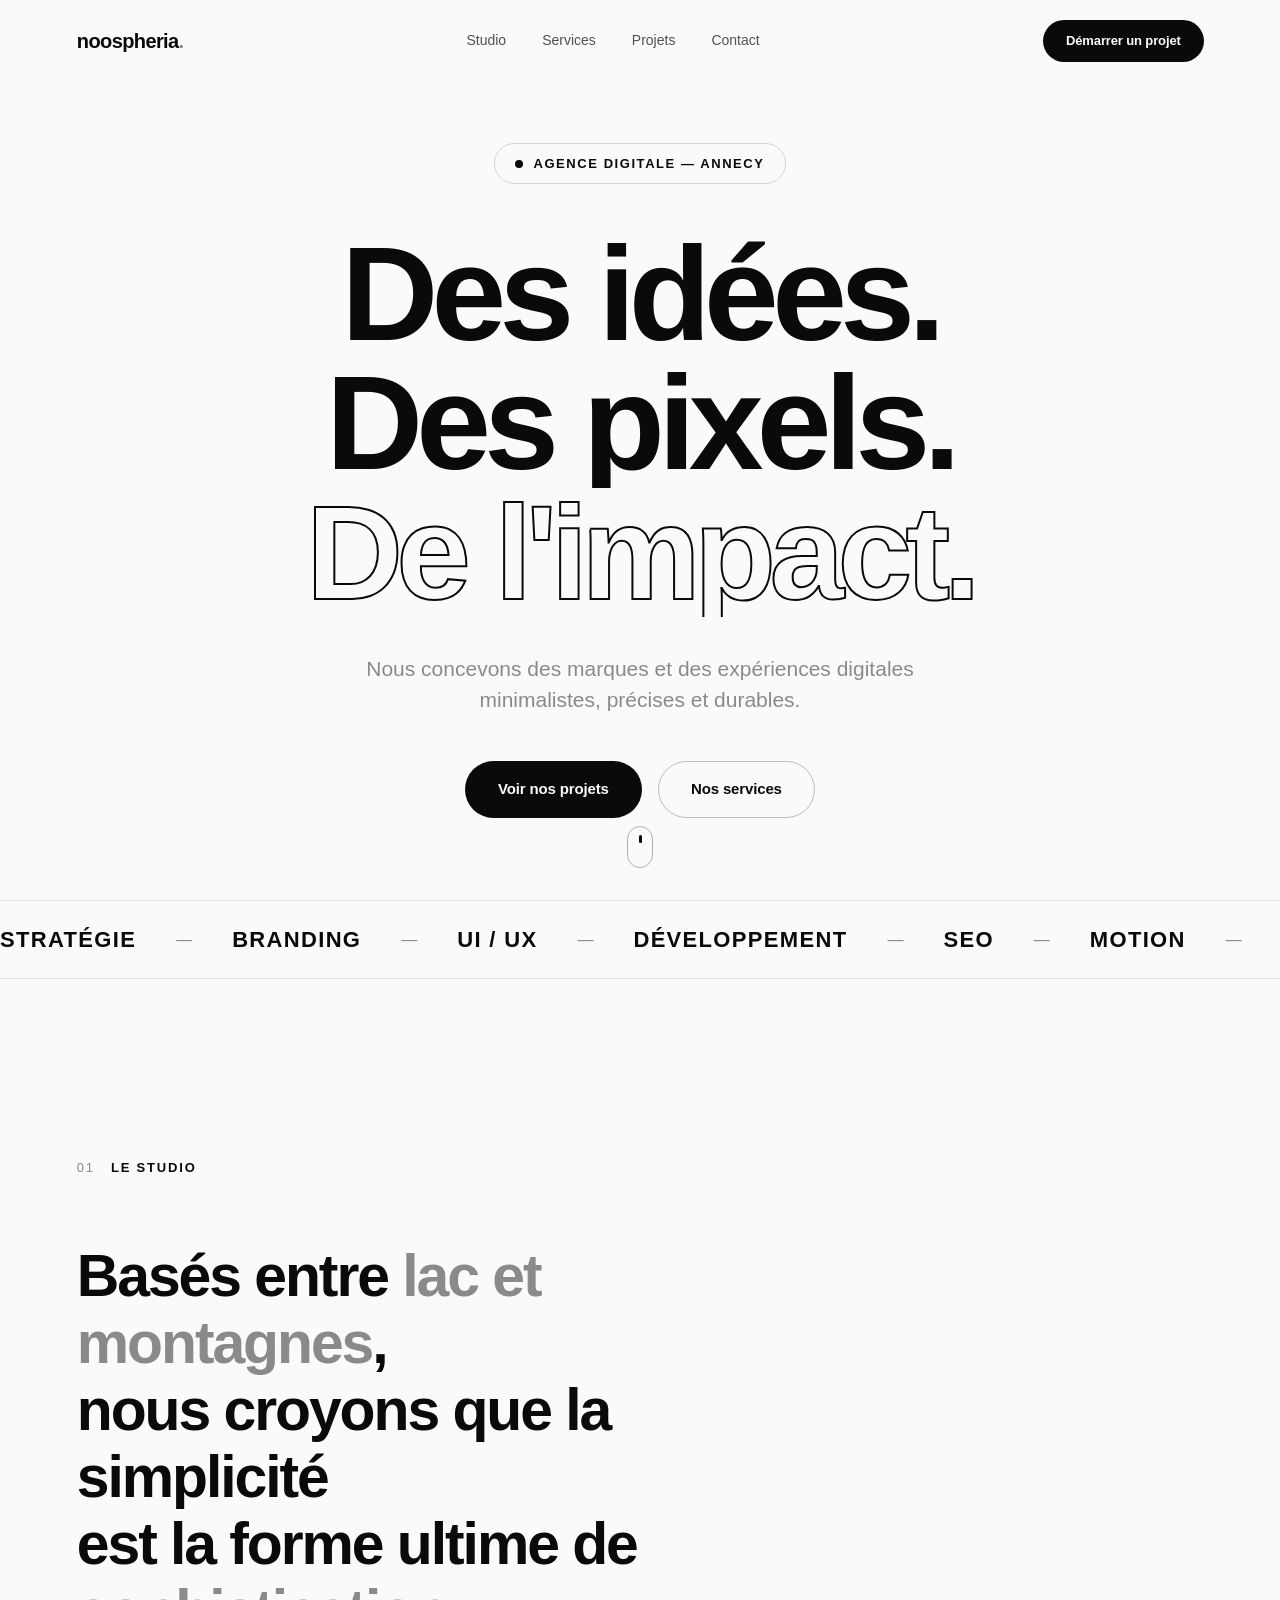
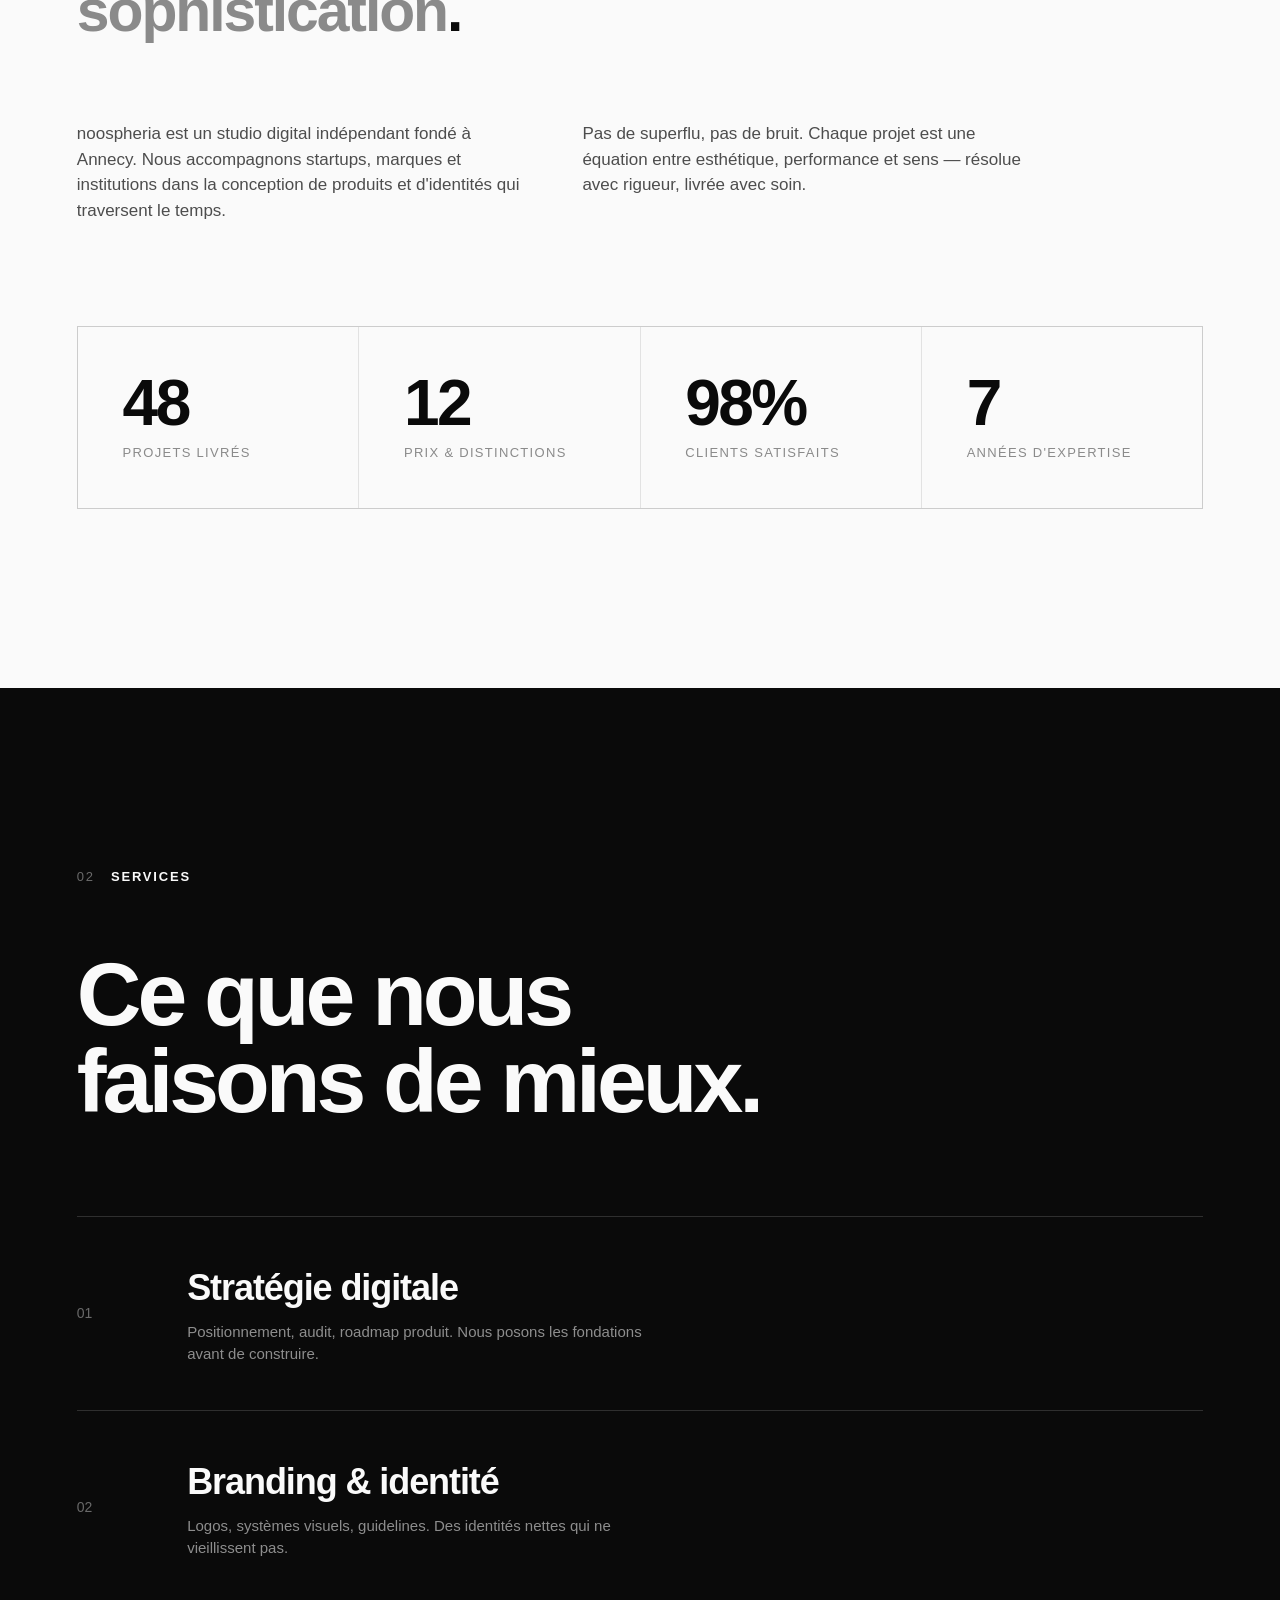
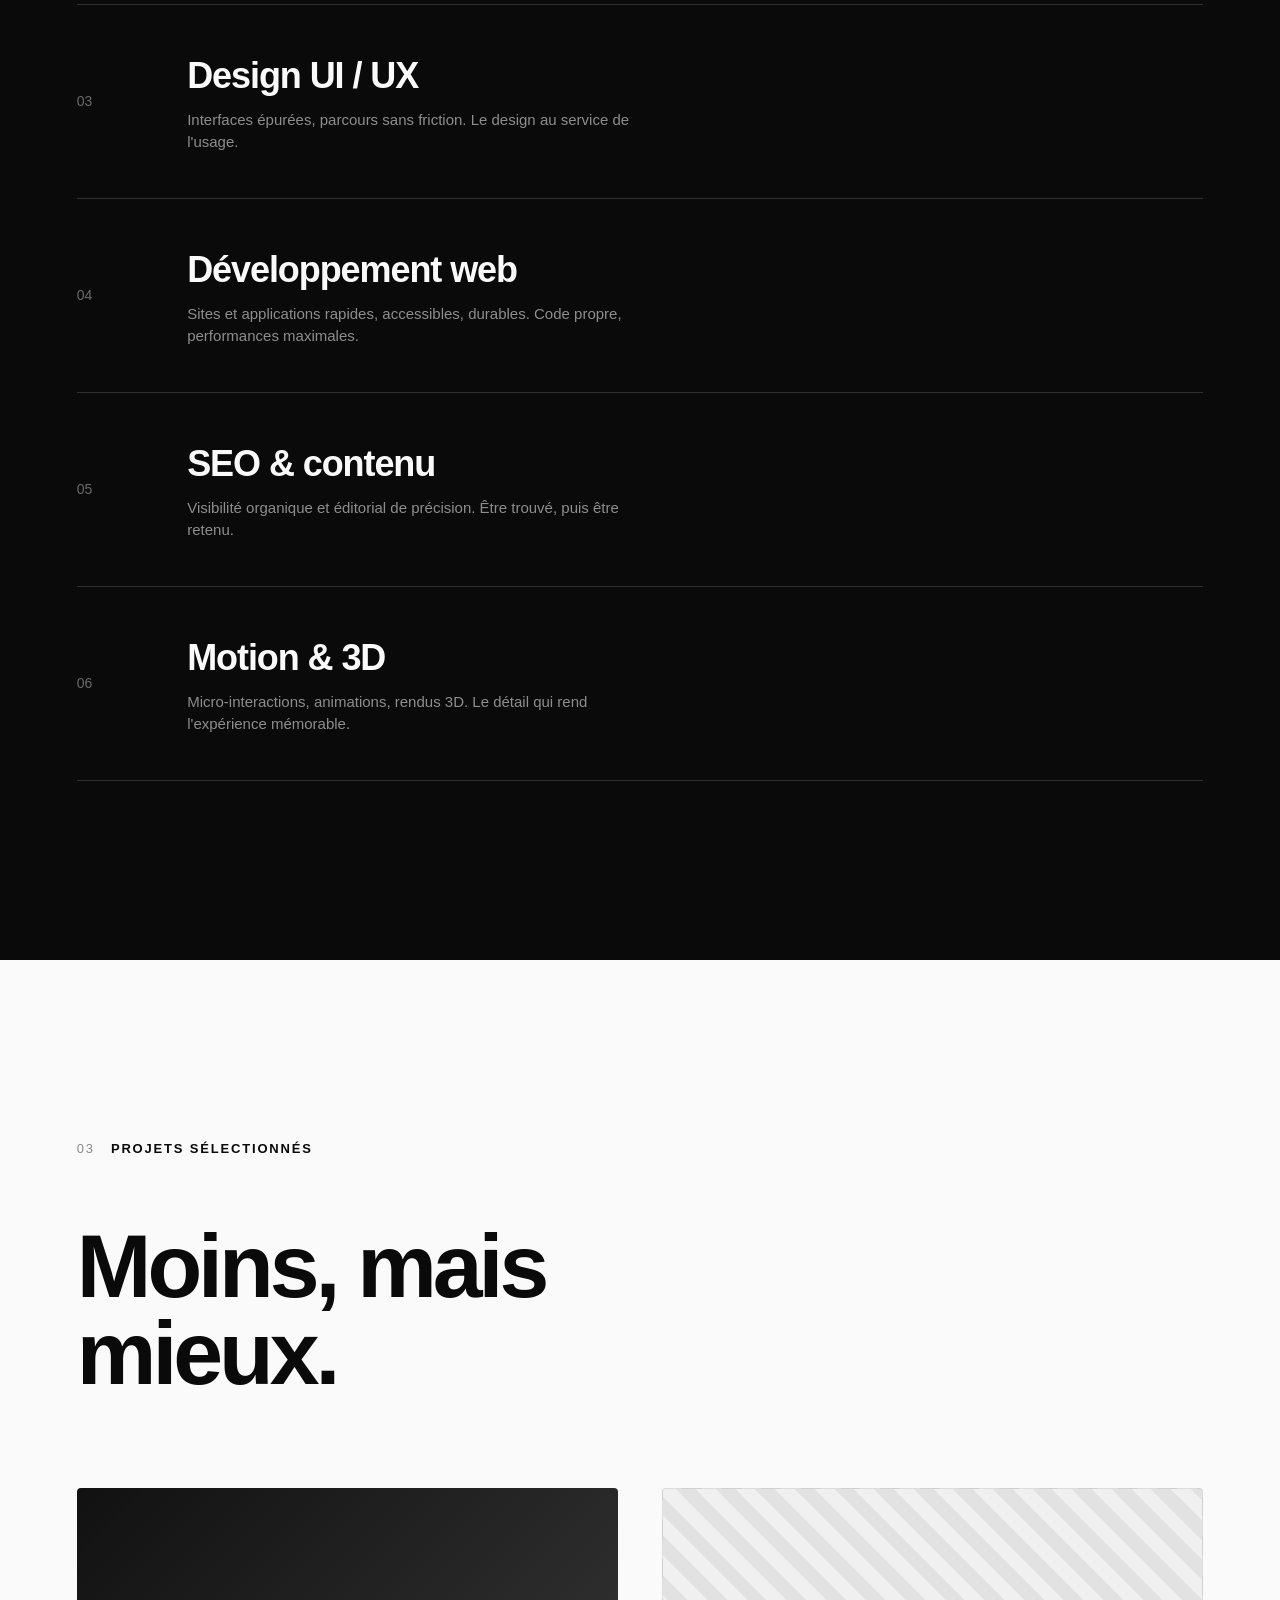
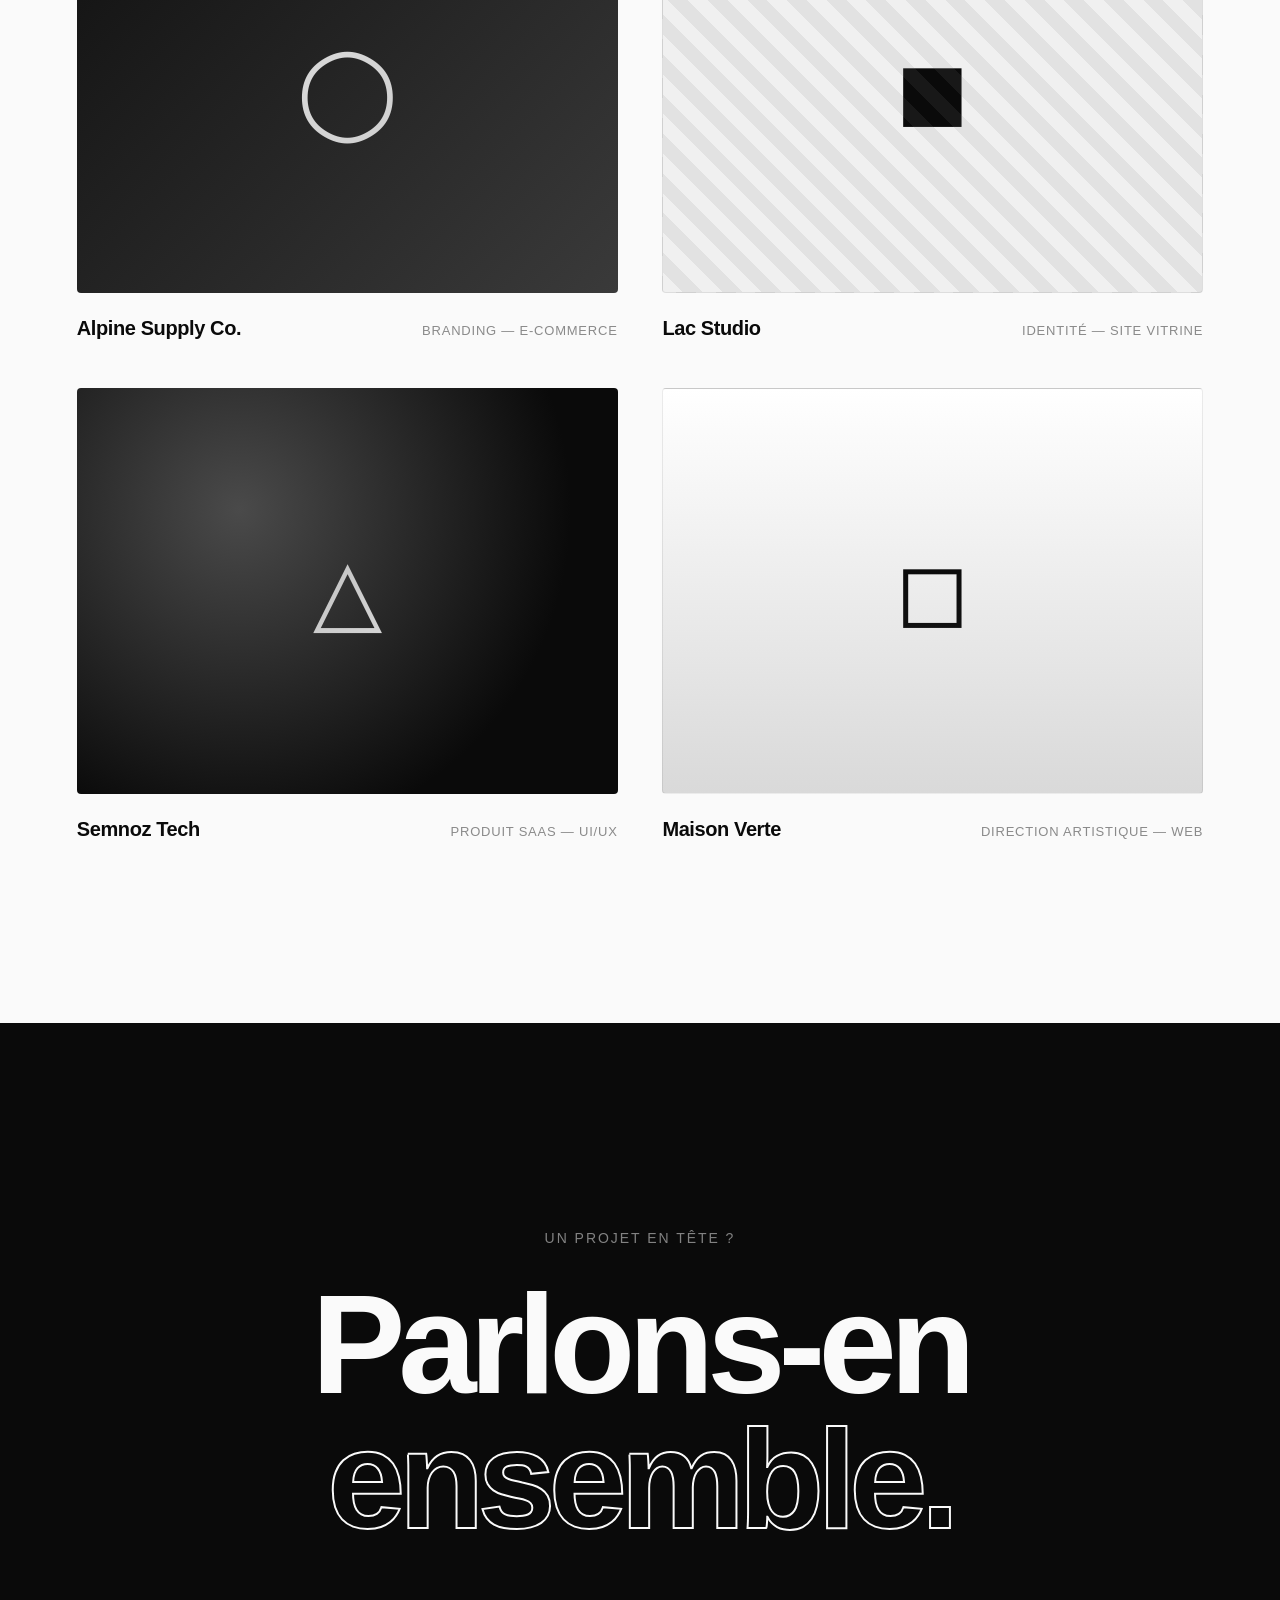
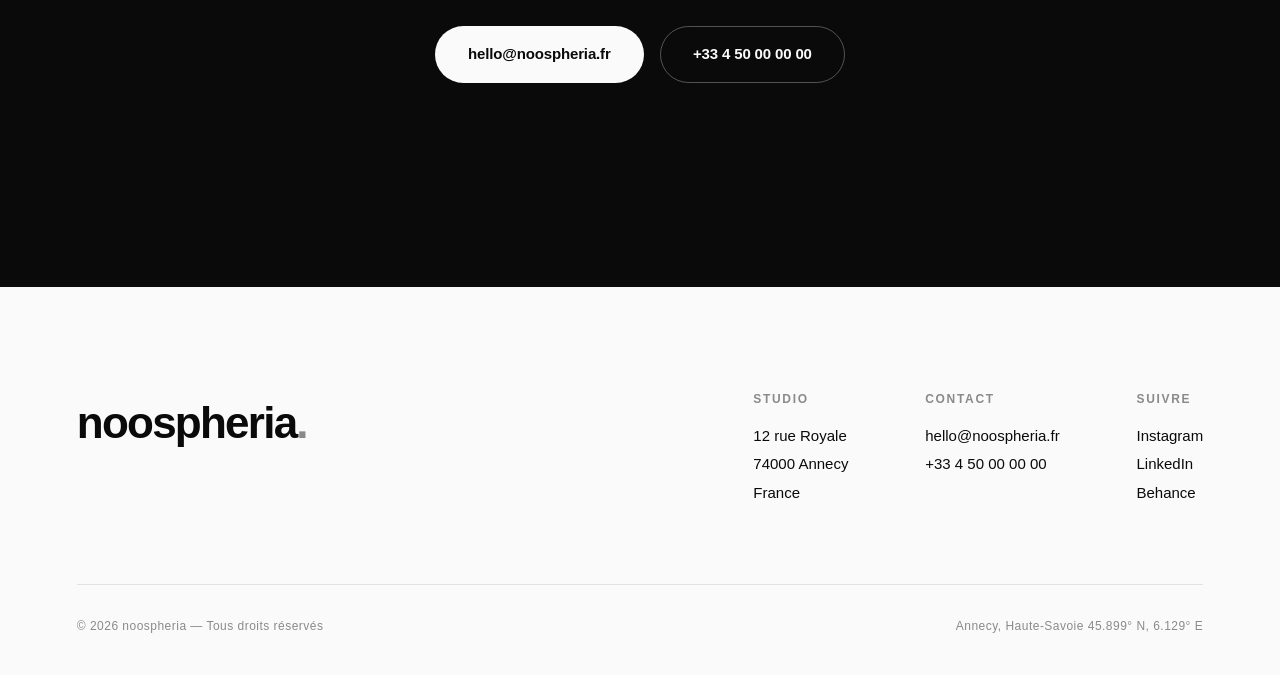
==== index.html @ 051bdbc7 "Add noospheria agency one-page site (minimal black & white design) Static site for the Annecy-based " ====
<!DOCTYPE html>
<html lang="fr">
<head>
  <meta charset="UTF-8">
  <meta name="viewport" content="width=device-width, initial-scale=1.0">
  <title>noospheria — Agence digitale à Annecy</title>
  <meta name="description" content="noospheria est une agence digitale basée à Annecy. Stratégie, design, développement. Nous créons des expériences digitales minimalistes et premium.">
  <link rel="icon" href="data:image/svg+xml,<svg xmlns='http://www.w3.org/2000/svg' viewBox='0 0 100 100'><circle cx='50' cy='50' r='42' fill='none' stroke='black' stroke-width='10'/></svg>">
  <link rel="stylesheet" href="assets/css/style.css">
</head>
<body>

  <!-- Loader -->
  <div class="loader" id="loader">
    <span class="loader__word">noospheria</span>
  </div>

  <!-- Nav -->
  <header class="nav" id="nav">
    <div class="nav__inner">
      <a href="#top" class="nav__logo">noospheria<span class="nav__dot">.</span></a>
      <nav class="nav__links" id="navLinks">
        <a href="#studio">Studio</a>
        <a href="#services">Services</a>
        <a href="#projets">Projets</a>
        <a href="#contact">Contact</a>
      </nav>
      <a href="#contact" class="btn btn--small nav__cta">Démarrer un projet</a>
      <button class="nav__burger" id="burger" aria-label="Menu">
        <span></span><span></span>
      </button>
    </div>
  </header>

  <!-- Mobile menu -->
  <div class="menu" id="menu">
    <nav class="menu__links">
      <a href="#studio">Studio</a>
      <a href="#services">Services</a>
      <a href="#projets">Projets</a>
      <a href="#contact">Contact</a>
    </nav>
    <p class="menu__meta">Annecy — Haute-Savoie<br>hello@noospheria.fr</p>
  </div>

  <main id="top">

    <!-- Hero -->
    <section class="hero">
      <div class="hero__badge reveal">
        <span class="hero__pulse"></span>
        Agence digitale — Annecy
      </div>
      <h1 class="hero__title">
        <span class="line"><span>Des idées.</span></span>
        <span class="line"><span>Des pixels.</span></span>
        <span class="line"><span class="hero__outline">De l'impact.</span></span>
      </h1>
      <p class="hero__sub reveal">Nous concevons des marques et des expériences digitales<br class="br-desktop"> minimalistes, précises et durables.</p>
      <div class="hero__actions reveal">
        <a href="#projets" class="btn btn--dark">Voir nos projets</a>
        <a href="#services" class="btn btn--ghost">Nos services</a>
      </div>
      <div class="hero__scroll">
        <span></span>
      </div>
    </section>

    <!-- Marquee -->
    <div class="marquee" aria-hidden="true">
      <div class="marquee__track">
        <span>Stratégie</span><i>—</i><span>Branding</span><i>—</i><span>UI / UX</span><i>—</i><span>Développement</span><i>—</i><span>SEO</span><i>—</i><span>Motion</span><i>—</i>
        <span>Stratégie</span><i>—</i><span>Branding</span><i>—</i><span>UI / UX</span><i>—</i><span>Développement</span><i>—</i><span>SEO</span><i>—</i><span>Motion</span><i>—</i>
      </div>
    </div>

    <!-- Studio / Manifeste -->
    <section class="studio section" id="studio">
      <div class="section__head reveal">
        <span class="section__num">01</span>
        <span class="section__label">Le studio</span>
      </div>
      <h2 class="studio__statement">
        <span class="reveal">Basés entre <em>lac et montagnes</em>,</span>
        <span class="reveal">nous croyons que la simplicité</span>
        <span class="reveal">est la forme ultime de <em>sophistication</em>.</span>
      </h2>
      <div class="studio__cols">
        <p class="reveal">noospheria est un studio digital indépendant fondé à Annecy. Nous accompagnons startups, marques et institutions dans la conception de produits et d'identités qui traversent le temps.</p>
        <p class="reveal">Pas de superflu, pas de bruit. Chaque projet est une équation entre esthétique, performance et sens — résolue avec rigueur, livrée avec soin.</p>
      </div>
      <div class="stats">
        <div class="stat reveal">
          <span class="stat__value" data-count="48">0</span>
          <span class="stat__label">Projets livrés</span>
        </div>
        <div class="stat reveal">
          <span class="stat__value" data-count="12">0</span>
          <span class="stat__label">Prix &amp; distinctions</span>
        </div>
        <div class="stat reveal">
          <span class="stat__value" data-count="98" data-suffix="%">0</span>
          <span class="stat__label">Clients satisfaits</span>
        </div>
        <div class="stat reveal">
          <span class="stat__value" data-count="7">0</span>
          <span class="stat__label">Années d'expertise</span>
        </div>
      </div>
    </section>

    <!-- Services -->
    <section class="services section section--dark" id="services">
      <div class="section__head reveal">
        <span class="section__num">02</span>
        <span class="section__label">Services</span>
      </div>
      <h2 class="section__title reveal">Ce que nous<br>faisons de mieux.</h2>
      <ul class="services__list">
        <li class="service reveal">
          <span class="service__num">01</span>
          <div class="service__body">
            <h3>Stratégie digitale</h3>
            <p>Positionnement, audit, roadmap produit. Nous posons les fondations avant de construire.</p>
          </div>
          <span class="service__arrow">→</span>
        </li>
        <li class="service reveal">
          <span class="service__num">02</span>
          <div class="service__body">
            <h3>Branding &amp; identité</h3>
            <p>Logos, systèmes visuels, guidelines. Des identités nettes qui ne vieillissent pas.</p>
          </div>
          <span class="service__arrow">→</span>
        </li>
        <li class="service reveal">
          <span class="service__num">03</span>
          <div class="service__body">
            <h3>Design UI / UX</h3>
            <p>Interfaces épurées, parcours sans friction. Le design au service de l'usage.</p>
          </div>
          <span class="service__arrow">→</span>
        </li>
        <li class="service reveal">
          <span class="service__num">04</span>
          <div class="service__body">
            <h3>Développement web</h3>
            <p>Sites et applications rapides, accessibles, durables. Code propre, performances maximales.</p>
          </div>
          <span class="service__arrow">→</span>
        </li>
        <li class="service reveal">
          <span class="service__num">05</span>
          <div class="service__body">
            <h3>SEO &amp; contenu</h3>
            <p>Visibilité organique et éditorial de précision. Être trouvé, puis être retenu.</p>
          </div>
          <span class="service__arrow">→</span>
        </li>
        <li class="service reveal">
          <span class="service__num">06</span>
          <div class="service__body">
            <h3>Motion &amp; 3D</h3>
            <p>Micro-interactions, animations, rendus 3D. Le détail qui rend l'expérience mémorable.</p>
          </div>
          <span class="service__arrow">→</span>
        </li>
      </ul>
    </section>

    <!-- Projets -->
    <section class="work section" id="projets">
      <div class="section__head reveal">
        <span class="section__num">03</span>
        <span class="section__label">Projets sélectionnés</span>
      </div>
      <h2 class="section__title reveal">Moins, mais<br>mieux.</h2>
      <div class="work__grid">
        <article class="card reveal">
          <div class="card__visual card__visual--1">
            <span class="card__mark">◯</span>
          </div>
          <div class="card__meta">
            <h3>Alpine Supply Co.</h3>
            <p>Branding — E-commerce</p>
          </div>
        </article>
        <article class="card reveal">
          <div class="card__visual card__visual--2">
            <span class="card__mark">◼</span>
          </div>
          <div class="card__meta">
            <h3>Lac Studio</h3>
            <p>Identité — Site vitrine</p>
          </div>
        </article>
        <article class="card reveal">
          <div class="card__visual card__visual--3">
            <span class="card__mark">△</span>
          </div>
          <div class="card__meta">
            <h3>Semnoz Tech</h3>
            <p>Produit SaaS — UI/UX</p>
          </div>
        </article>
        <article class="card reveal">
          <div class="card__visual card__visual--4">
            <span class="card__mark">◻</span>
          </div>
          <div class="card__meta">
            <h3>Maison Verte</h3>
            <p>Direction artistique — Web</p>
          </div>
        </article>
      </div>
    </section>

    <!-- CTA -->
    <section class="cta section--dark" id="contact">
      <p class="cta__label reveal">Un projet en tête ?</p>
      <a href="mailto:hello@noospheria.fr" class="cta__title">
        <span class="line"><span>Parlons-en</span></span>
        <span class="line"><span class="cta__outline">ensemble.</span></span>
      </a>
      <div class="cta__row reveal">
        <a href="mailto:hello@noospheria.fr" class="btn btn--light">hello@noospheria.fr</a>
        <a href="tel:+33450000000" class="btn btn--ghost btn--ghost-light">+33 4 50 00 00 00</a>
      </div>
    </section>

  </main>

  <!-- Footer -->
  <footer class="footer">
    <div class="footer__top">
      <span class="footer__logo">noospheria<span class="nav__dot">.</span></span>
      <div class="footer__cols">
        <div>
          <h4>Studio</h4>
          <p>12 rue Royale<br>74000 Annecy<br>France</p>
        </div>
        <div>
          <h4>Contact</h4>
          <p><a href="mailto:hello@noospheria.fr">hello@noospheria.fr</a><br><a href="tel:+33450000000">+33 4 50 00 00 00</a></p>
        </div>
        <div>
          <h4>Suivre</h4>
          <p><a href="#">Instagram</a><br><a href="#">LinkedIn</a><br><a href="#">Behance</a></p>
        </div>
      </div>
    </div>
    <div class="footer__bottom">
      <span>© 2026 noospheria — Tous droits réservés</span>
      <span>Annecy, Haute-Savoie 45.899° N, 6.129° E</span>
    </div>
  </footer>

  <script src="assets/js/main.js"></script>
</body>
</html>
---- assets/css/style.css ----
/* ============================================================
   noospheria — style.css
   Minimal. Premium. Noir & blanc.
   ============================================================ */

:root {
  --black: #0a0a0a;
  --white: #fafafa;
  --grey: #8a8a8a;
  --grey-light: #e6e6e6;
  --font: -apple-system, BlinkMacSystemFont, "Inter", "Segoe UI", "Helvetica Neue", Helvetica, Arial, sans-serif;
  --ease: cubic-bezier(0.22, 1, 0.36, 1);
  --pad: clamp(24px, 6vw, 96px);
}

* { margin: 0; padding: 0; box-sizing: border-box; }

html { scroll-behavior: smooth; }

body {
  font-family: var(--font);
  background: var(--white);
  color: var(--black);
  -webkit-font-smoothing: antialiased;
  overflow-x: hidden;
  line-height: 1.5;
}

::selection { background: var(--black); color: var(--white); }

a { color: inherit; text-decoration: none; }
ul { list-style: none; }

/* ------------------------------------------------------------
   Loader
   ------------------------------------------------------------ */
.loader {
  position: fixed;
  inset: 0;
  z-index: 100;
  background: var(--black);
  display: flex;
  align-items: center;
  justify-content: center;
  transition: transform 0.9s var(--ease), opacity 0.6s ease;
}
.loader.is-done {
  transform: translateY(-100%);
  pointer-events: none;
}
.loader__word {
  color: var(--white);
  font-size: clamp(20px, 3vw, 32px);
  font-weight: 600;
  letter-spacing: -0.02em;
  animation: loaderPulse 1.2s ease infinite alternate;
}
@keyframes loaderPulse {
  from { opacity: 0.35; }
  to { opacity: 1; }
}

/* ------------------------------------------------------------
   Nav
   ------------------------------------------------------------ */
.nav {
  position: fixed;
  top: 0; left: 0; right: 0;
  z-index: 50;
  transition: background 0.4s ease, box-shadow 0.4s ease, transform 0.4s var(--ease);
}
.nav.is-scrolled {
  background: rgba(250, 250, 250, 0.82);
  -webkit-backdrop-filter: saturate(180%) blur(20px);
  backdrop-filter: saturate(180%) blur(20px);
  box-shadow: 0 1px 0 rgba(10, 10, 10, 0.08);
}
.nav.is-hidden { transform: translateY(-100%); }
.nav__inner {
  display: flex;
  align-items: center;
  justify-content: space-between;
  gap: 32px;
  padding: 20px var(--pad);
  max-width: 1440px;
  margin: 0 auto;
}
.nav__logo {
  font-size: 20px;
  font-weight: 700;
  letter-spacing: -0.03em;
}
.nav__dot { color: var(--grey); }
.nav__links {
  display: flex;
  gap: 36px;
  font-size: 14px;
  font-weight: 500;
}
.nav__links a {
  position: relative;
  opacity: 0.7;
  transition: opacity 0.25s ease;
}
.nav__links a::after {
  content: "";
  position: absolute;
  left: 0; bottom: -6px;
  width: 100%;
  height: 1px;
  background: var(--black);
  transform: scaleX(0);
  transform-origin: right;
  transition: transform 0.35s var(--ease);
}
.nav__links a:hover { opacity: 1; }
.nav__links a:hover::after {
  transform: scaleX(1);
  transform-origin: left;
}
.nav__burger {
  display: none;
  flex-direction: column;
  gap: 6px;
  background: none;
  border: none;
  cursor: pointer;
  padding: 8px 0;
}
.nav__burger span {
  display: block;
  width: 26px;
  height: 2px;
  background: var(--black);
  transition: transform 0.35s var(--ease), opacity 0.3s ease;
}
.nav__burger.is-open span:first-child { transform: translateY(4px) rotate(45deg); }
.nav__burger.is-open span:last-child { transform: translateY(-4px) rotate(-45deg); }

/* Mobile menu */
.menu {
  position: fixed;
  inset: 0;
  z-index: 40;
  background: var(--white);
  display: flex;
  flex-direction: column;
  justify-content: center;
  padding: var(--pad);
  clip-path: inset(0 0 100% 0);
  transition: clip-path 0.7s var(--ease);
}
.menu.is-open { clip-path: inset(0 0 0 0); }
.menu__links {
  display: flex;
  flex-direction: column;
  gap: 8px;
}
.menu__links a {
  font-size: clamp(40px, 10vw, 64px);
  font-weight: 700;
  letter-spacing: -0.04em;
  line-height: 1.1;
}
.menu__meta {
  margin-top: 48px;
  color: var(--grey);
  font-size: 14px;
}

/* ------------------------------------------------------------
   Buttons
   ------------------------------------------------------------ */
.btn {
  display: inline-flex;
  align-items: center;
  justify-content: center;
  padding: 16px 32px;
  border-radius: 999px;
  font-size: 15px;
  font-weight: 600;
  letter-spacing: -0.01em;
  border: 1px solid transparent;
  transition: transform 0.35s var(--ease), background 0.3s ease, color 0.3s ease, border-color 0.3s ease;
  will-change: transform;
}
.btn:hover { transform: translateY(-2px); }
.btn:active { transform: translateY(0) scale(0.98); }
.btn--dark { background: var(--black); color: var(--white); }
.btn--dark:hover { background: #262626; }
.btn--light { background: var(--white); color: var(--black); }
.btn--light:hover { background: var(--grey-light); }
.btn--ghost { border-color: rgba(10, 10, 10, 0.25); color: var(--black); }
.btn--ghost:hover { border-color: var(--black); }
.btn--ghost-light { border-color: rgba(250, 250, 250, 0.3); color: var(--white); }
.btn--ghost-light:hover { border-color: var(--white); }
.btn--small { padding: 10px 22px; font-size: 13px; background: var(--black); color: var(--white); }

/* ------------------------------------------------------------
   Sections communes
   ------------------------------------------------------------ */
.section { padding: clamp(96px, 14vw, 180px) var(--pad); max-width: 1440px; margin: 0 auto; }
.section--dark {
  background: var(--black);
  color: var(--white);
  max-width: none;
}
.section--dark.section > * { max-width: 1248px; margin-left: auto; margin-right: auto; }

.section__head {
  display: flex;
  align-items: baseline;
  gap: 16px;
  margin-bottom: clamp(32px, 5vw, 64px);
  font-size: 13px;
  letter-spacing: 0.14em;
  text-transform: uppercase;
}
.section__num { color: var(--grey); font-variant-numeric: tabular-nums; }
.section__label { font-weight: 600; }
.section__title {
  font-size: clamp(44px, 7vw, 104px);
  font-weight: 700;
  letter-spacing: -0.045em;
  line-height: 0.98;
  margin-bottom: clamp(48px, 7vw, 112px);
}

/* Reveal on scroll */
.reveal {
  opacity: 0;
  transform: translateY(36px);
  transition: opacity 0.9s var(--ease), transform 0.9s var(--ease);
}
.reveal.is-visible {
  opacity: 1;
  transform: translateY(0);
}

/* ------------------------------------------------------------
   Hero
   ------------------------------------------------------------ */
.hero {
  min-height: 100svh;
  display: flex;
  flex-direction: column;
  align-items: center;
  justify-content: center;
  text-align: center;
  padding: 140px var(--pad) 80px;
  position: relative;
}
.hero__badge {
  display: inline-flex;
  align-items: center;
  gap: 10px;
  font-size: 13px;
  font-weight: 600;
  letter-spacing: 0.12em;
  text-transform: uppercase;
  border: 1px solid rgba(10, 10, 10, 0.15);
  border-radius: 999px;
  padding: 10px 20px;
  margin-bottom: clamp(32px, 5vh, 56px);
}
.hero__pulse {
  width: 8px; height: 8px;
  border-radius: 50%;
  background: var(--black);
  animation: pulse 2s ease infinite;
}
@keyframes pulse {
  0%, 100% { opacity: 1; transform: scale(1); }
  50% { opacity: 0.3; transform: scale(0.7); }
}
.hero__title {
  font-size: clamp(52px, 10.5vw, 152px);
  font-weight: 700;
  letter-spacing: -0.05em;
  line-height: 0.96;
}
.hero__outline {
  color: transparent;
  -webkit-text-stroke: 2px var(--black);
}
.line {
  display: block;
  overflow: hidden;
}
.line > span {
  display: block;
  transform: translateY(110%);
  transition: transform 1.1s var(--ease);
}
body.is-loaded .line > span { transform: translateY(0); }
body.is-loaded .hero__title .line:nth-child(2) > span { transition-delay: 0.1s; }
body.is-loaded .hero__title .line:nth-child(3) > span { transition-delay: 0.2s; }
.hero__sub {
  margin-top: clamp(28px, 4vh, 44px);
  font-size: clamp(16px, 2vw, 21px);
  color: var(--grey);
  font-weight: 450;
}
.hero__actions {
  display: flex;
  gap: 16px;
  margin-top: clamp(32px, 5vh, 52px);
  flex-wrap: wrap;
  justify-content: center;
}
.hero__scroll {
  position: absolute;
  bottom: 32px;
  left: 50%;
  transform: translateX(-50%);
  width: 26px; height: 42px;
  border: 1.5px solid rgba(10, 10, 10, 0.3);
  border-radius: 999px;
}
.hero__scroll span {
  position: absolute;
  top: 8px; left: 50%;
  width: 3px; height: 8px;
  margin-left: -1.5px;
  border-radius: 3px;
  background: var(--black);
  animation: scrollHint 1.8s var(--ease) infinite;
}
@keyframes scrollHint {
  0% { transform: translateY(0); opacity: 1; }
  70% { transform: translateY(14px); opacity: 0; }
  100% { transform: translateY(0); opacity: 0; }
}

/* ------------------------------------------------------------
   Marquee
   ------------------------------------------------------------ */
.marquee {
  overflow: hidden;
  border-top: 1px solid rgba(10, 10, 10, 0.1);
  border-bottom: 1px solid rgba(10, 10, 10, 0.1);
  padding: 22px 0;
  white-space: nowrap;
}
.marquee__track {
  display: inline-flex;
  align-items: center;
  gap: 40px;
  animation: marquee 24s linear infinite;
}
.marquee__track span {
  font-size: clamp(16px, 2vw, 22px);
  font-weight: 600;
  letter-spacing: 0.06em;
  text-transform: uppercase;
}
.marquee__track i { color: var(--grey); font-style: normal; }
@keyframes marquee {
  from { transform: translateX(0); }
  to { transform: translateX(-50%); }
}

/* ------------------------------------------------------------
   Studio
   ------------------------------------------------------------ */
.studio__statement {
  font-size: clamp(30px, 4.6vw, 64px);
  font-weight: 600;
  letter-spacing: -0.035em;
  line-height: 1.14;
  max-width: 20ch;
}
.studio__statement span { display: block; }
.studio__statement em {
  font-style: normal;
  color: var(--grey);
}
.studio__cols {
  display: grid;
  grid-template-columns: repeat(auto-fit, minmax(280px, 1fr));
  gap: clamp(24px, 4vw, 64px);
  margin-top: clamp(48px, 6vw, 88px);
  max-width: 960px;
}
.studio__cols p {
  font-size: 17px;
  color: #4d4d4d;
}
.stats {
  display: grid;
  grid-template-columns: repeat(auto-fit, minmax(180px, 1fr));
  gap: 1px;
  background: rgba(10, 10, 10, 0.1);
  border: 1px solid rgba(10, 10, 10, 0.1);
  margin-top: clamp(64px, 8vw, 120px);
}
.stat {
  background: var(--white);
  padding: clamp(28px, 3.5vw, 48px);
  display: flex;
  flex-direction: column;
  gap: 8px;
}
.stat__value {
  font-size: clamp(40px, 5vw, 72px);
  font-weight: 700;
  letter-spacing: -0.04em;
  line-height: 1;
  font-variant-numeric: tabular-nums;
}
.stat__label {
  font-size: 13px;
  letter-spacing: 0.1em;
  text-transform: uppercase;
  color: var(--grey);
}

/* ------------------------------------------------------------
   Services
   ------------------------------------------------------------ */
.services .section__num,
.services .service__num { color: rgba(250, 250, 250, 0.4); }
.services__list {
  border-top: 1px solid rgba(250, 250, 250, 0.15);
}
.service {
  display: grid;
  grid-template-columns: 72px 1fr auto;
  align-items: center;
  gap: clamp(16px, 3vw, 48px);
  padding: clamp(28px, 3.5vw, 44px) 0;
  border-bottom: 1px solid rgba(250, 250, 250, 0.15);
  cursor: default;
  transition: padding-left 0.45s var(--ease);
}
.service:hover { padding-left: clamp(12px, 2vw, 28px); }
.service__num {
  font-size: 14px;
  font-variant-numeric: tabular-nums;
}
.service__body h3 {
  font-size: clamp(22px, 3vw, 36px);
  font-weight: 600;
  letter-spacing: -0.03em;
  margin-bottom: 6px;
}
.service__body p {
  color: rgba(250, 250, 250, 0.55);
  font-size: 15px;
  max-width: 56ch;
}
.service__arrow {
  font-size: clamp(22px, 3vw, 32px);
  opacity: 0;
  transform: translateX(-12px);
  transition: opacity 0.35s ease, transform 0.45s var(--ease);
}
.service:hover .service__arrow {
  opacity: 1;
  transform: translateX(0);
}

/* ------------------------------------------------------------
   Projets
   ------------------------------------------------------------ */
.work__grid {
  display: grid;
  grid-template-columns: repeat(auto-fit, minmax(min(420px, 100%), 1fr));
  gap: clamp(24px, 3.5vw, 48px);
}
.card { cursor: pointer; }
.card__visual {
  aspect-ratio: 4 / 3;
  border-radius: 4px;
  display: flex;
  align-items: center;
  justify-content: center;
  overflow: hidden;
  position: relative;
  transition: border-radius 0.5s var(--ease);
}
.card:hover .card__visual { border-radius: 24px; }
.card__visual--1 { background: linear-gradient(135deg, #111 0%, #3a3a3a 100%); }
.card__visual--2 { background: repeating-linear-gradient(45deg, #f0f0f0 0 14px, #e2e2e2 14px 28px); border: 1px solid rgba(10,10,10,0.08); }
.card__visual--3 { background: radial-gradient(circle at 30% 30%, #4a4a4a 0%, #0a0a0a 70%); }
.card__visual--4 { background: linear-gradient(180deg, #fff 0%, #d9d9d9 100%); border: 1px solid rgba(10,10,10,0.08); }
.card__mark {
  font-size: clamp(56px, 7vw, 96px);
  color: var(--white);
  mix-blend-mode: difference;
  transition: transform 0.7s var(--ease);
}
.card:hover .card__mark { transform: scale(1.18) rotate(6deg); }
.card__meta {
  display: flex;
  align-items: baseline;
  justify-content: space-between;
  gap: 16px;
  margin-top: 20px;
}
.card__meta h3 {
  font-size: 20px;
  font-weight: 600;
  letter-spacing: -0.02em;
}
.card__meta p {
  font-size: 13px;
  color: var(--grey);
  letter-spacing: 0.06em;
  text-transform: uppercase;
  white-space: nowrap;
}

/* ------------------------------------------------------------
   CTA
   ------------------------------------------------------------ */
.cta {
  padding: clamp(120px, 16vw, 220px) var(--pad);
  text-align: center;
}
.cta__label {
  font-size: 14px;
  letter-spacing: 0.14em;
  text-transform: uppercase;
  color: rgba(250, 250, 250, 0.5);
  margin-bottom: 28px;
}
.cta__title {
  display: inline-block;
  font-size: clamp(56px, 11vw, 168px);
  font-weight: 700;
  letter-spacing: -0.05em;
  line-height: 0.96;
  transition: opacity 0.3s ease;
}
.cta__title:hover { opacity: 0.75; }
.cta__outline {
  color: transparent;
  -webkit-text-stroke: 2px var(--white);
}
.cta .line > span { transform: translateY(0); }
.cta__row {
  display: flex;
  gap: 16px;
  justify-content: center;
  flex-wrap: wrap;
  margin-top: clamp(40px, 6vw, 72px);
}

/* ------------------------------------------------------------
   Footer
   ------------------------------------------------------------ */
.footer {
  padding: clamp(64px, 8vw, 112px) var(--pad) 40px;
  max-width: 1440px;
  margin: 0 auto;
}
.footer__top {
  display: flex;
  justify-content: space-between;
  gap: 48px;
  flex-wrap: wrap;
  padding-bottom: clamp(48px, 6vw, 80px);
  border-bottom: 1px solid rgba(10, 10, 10, 0.1);
}
.footer__logo {
  font-size: clamp(28px, 4vw, 44px);
  font-weight: 700;
  letter-spacing: -0.04em;
}
.footer__cols {
  display: flex;
  gap: clamp(40px, 6vw, 96px);
  flex-wrap: wrap;
}
.footer__cols h4 {
  font-size: 12px;
  letter-spacing: 0.14em;
  text-transform: uppercase;
  color: var(--grey);
  margin-bottom: 14px;
  font-weight: 600;
}
.footer__cols p {
  font-size: 15px;
  line-height: 1.9;
}
.footer__cols a {
  border-bottom: 1px solid transparent;
  transition: border-color 0.25s ease;
}
.footer__cols a:hover { border-color: var(--black); }
.footer__bottom {
  display: flex;
  justify-content: space-between;
  gap: 16px;
  flex-wrap: wrap;
  padding-top: 32px;
  font-size: 12px;
  color: var(--grey);
  letter-spacing: 0.04em;
}

/* ------------------------------------------------------------
   Responsive
   ------------------------------------------------------------ */
@media (max-width: 860px) {
  .nav__links, .nav__cta { display: none; }
  .nav__burger { display: flex; }
  .service { grid-template-columns: 48px 1fr auto; }
  .br-desktop { display: none; }
}

@media (prefers-reduced-motion: reduce) {
  *, *::before, *::after {
    animation-duration: 0.01ms !important;
    animation-iteration-count: 1 !important;
    transition-duration: 0.01ms !important;
  }
  html { scroll-behavior: auto; }
  .reveal { opacity: 1; transform: none; }
  .line > span { transform: none; }
}
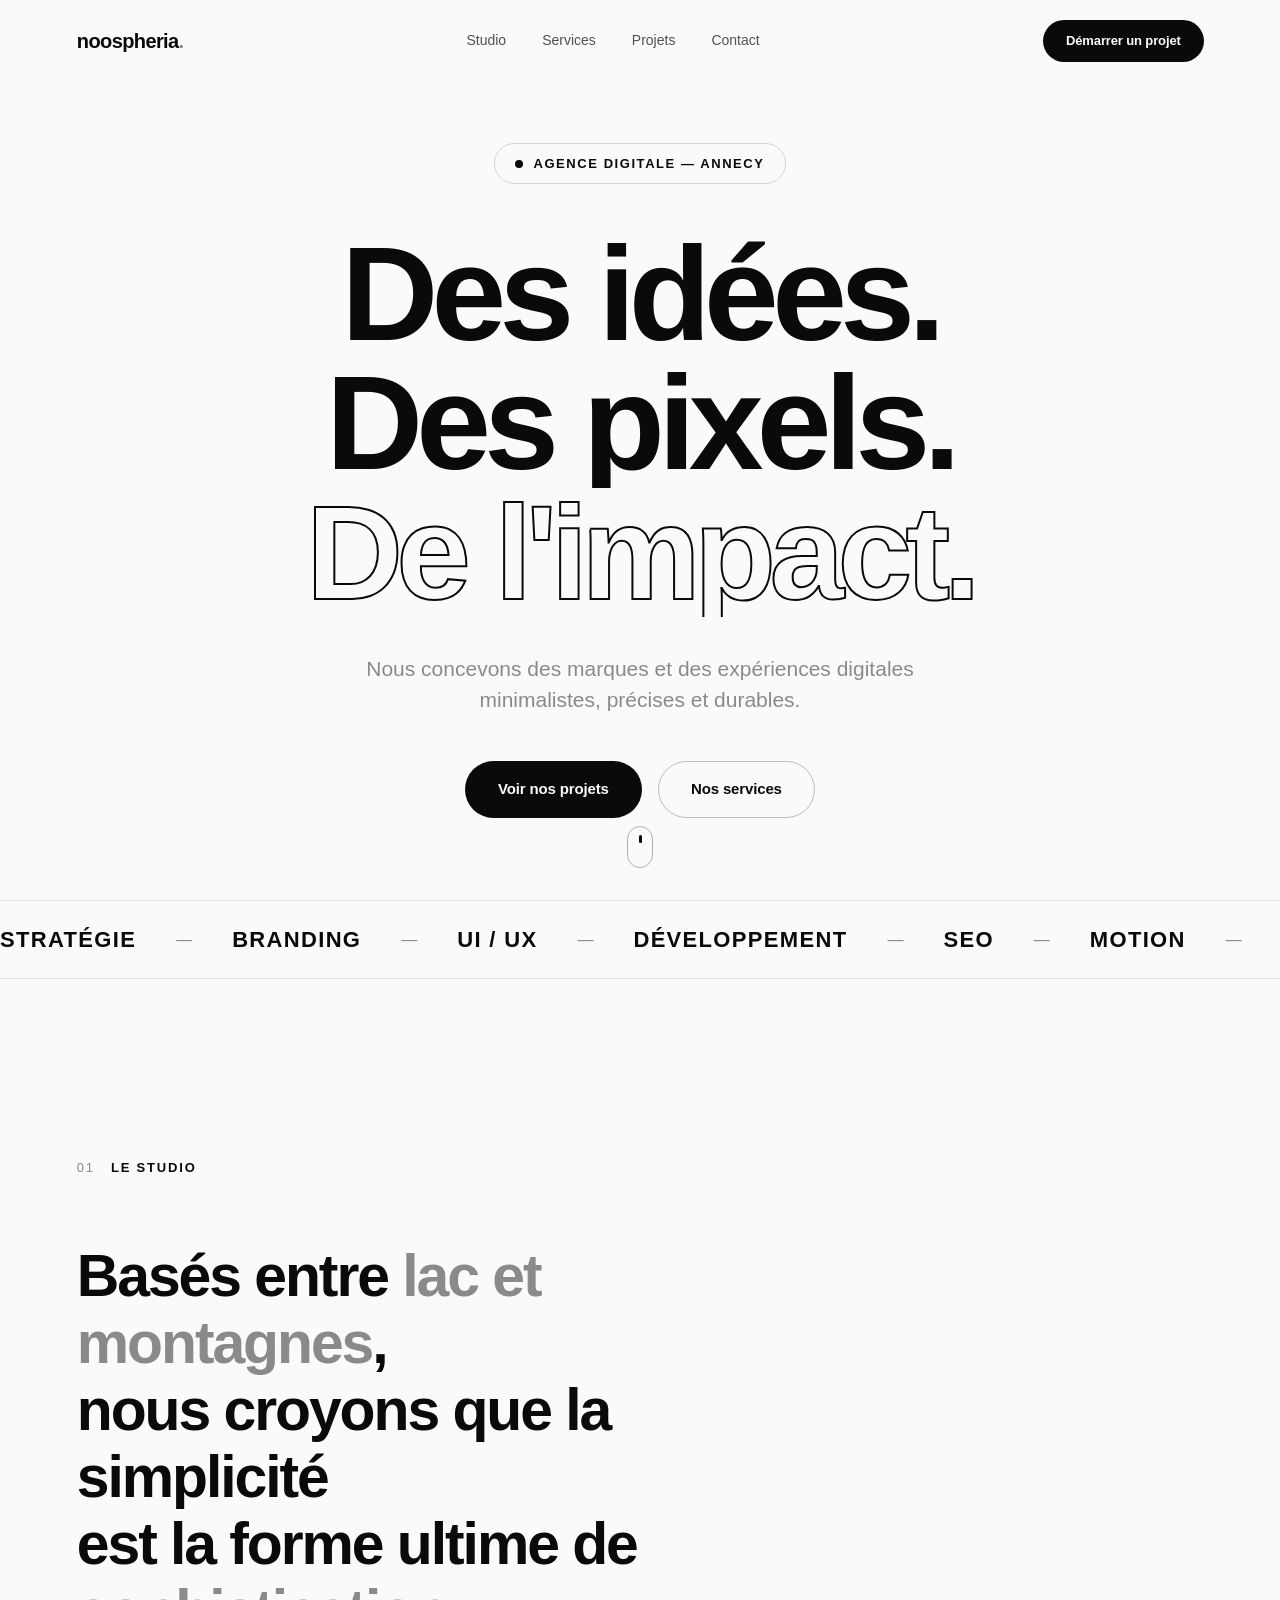
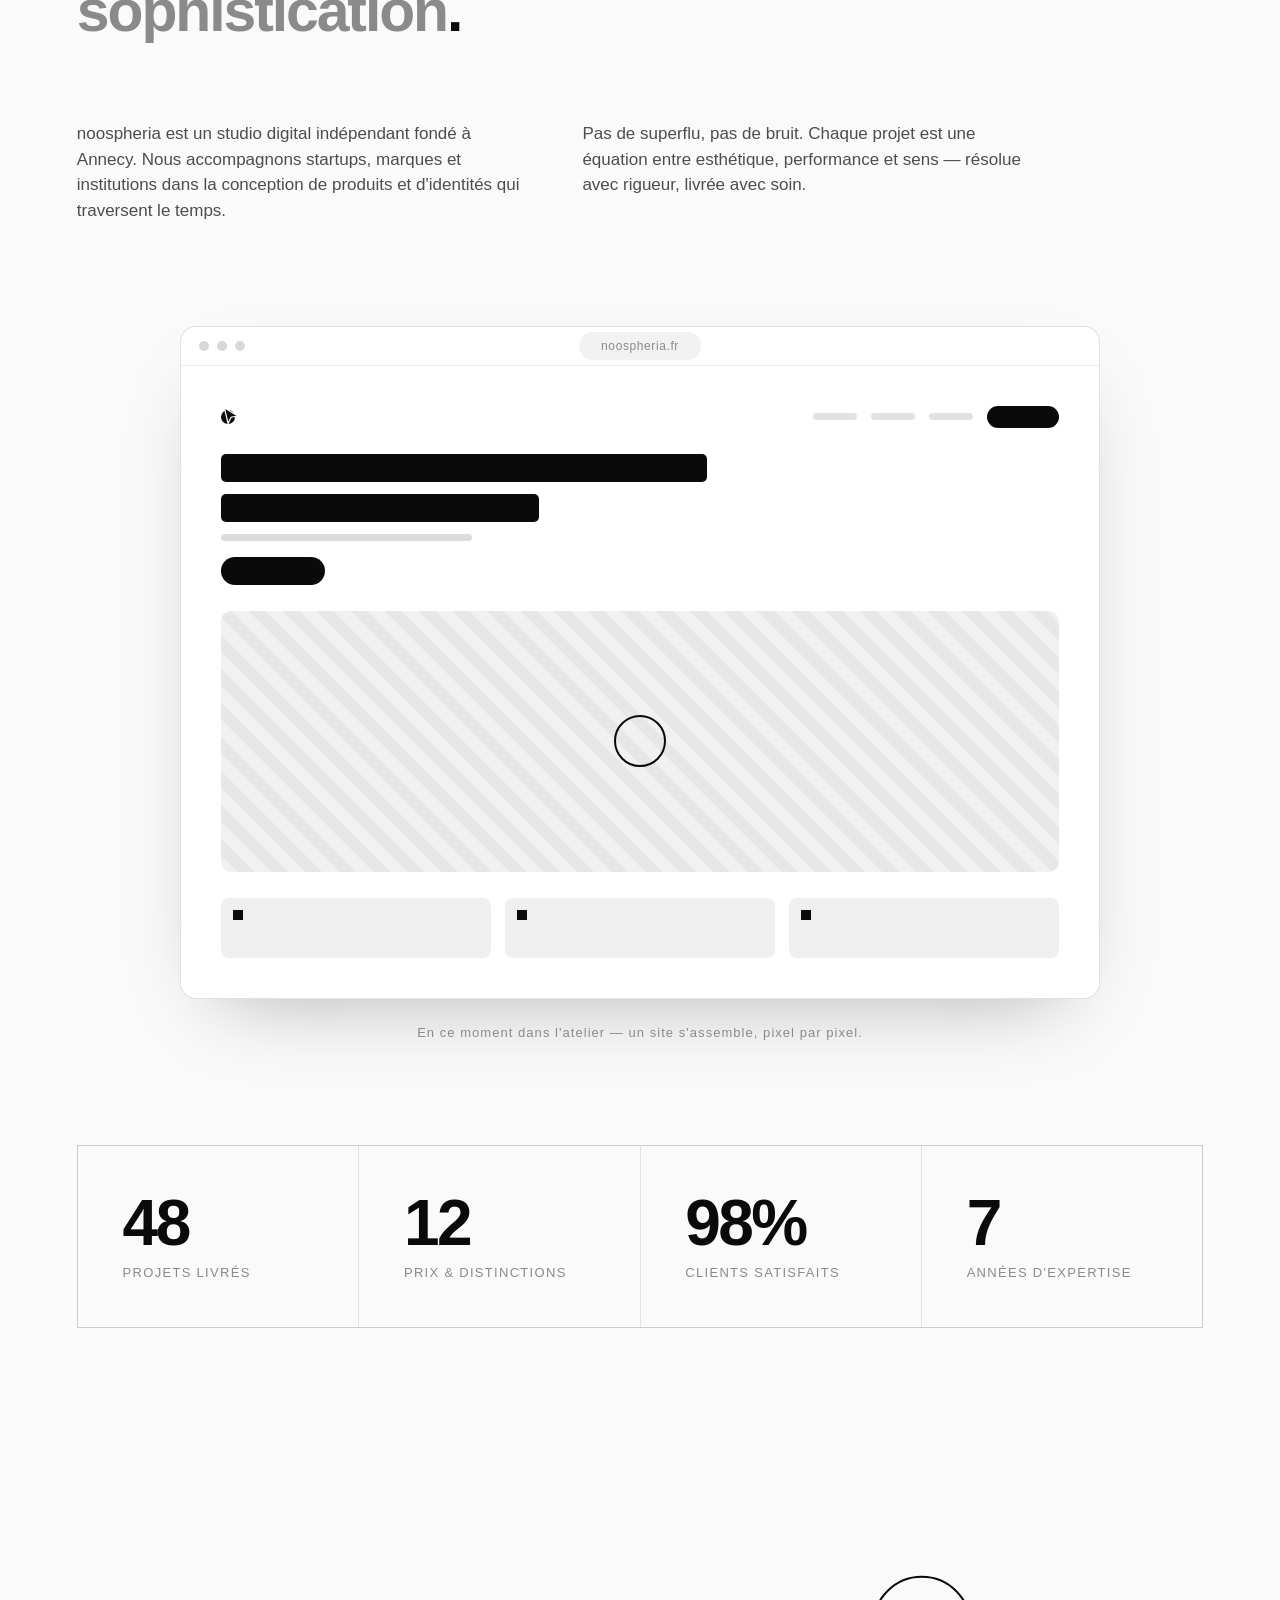
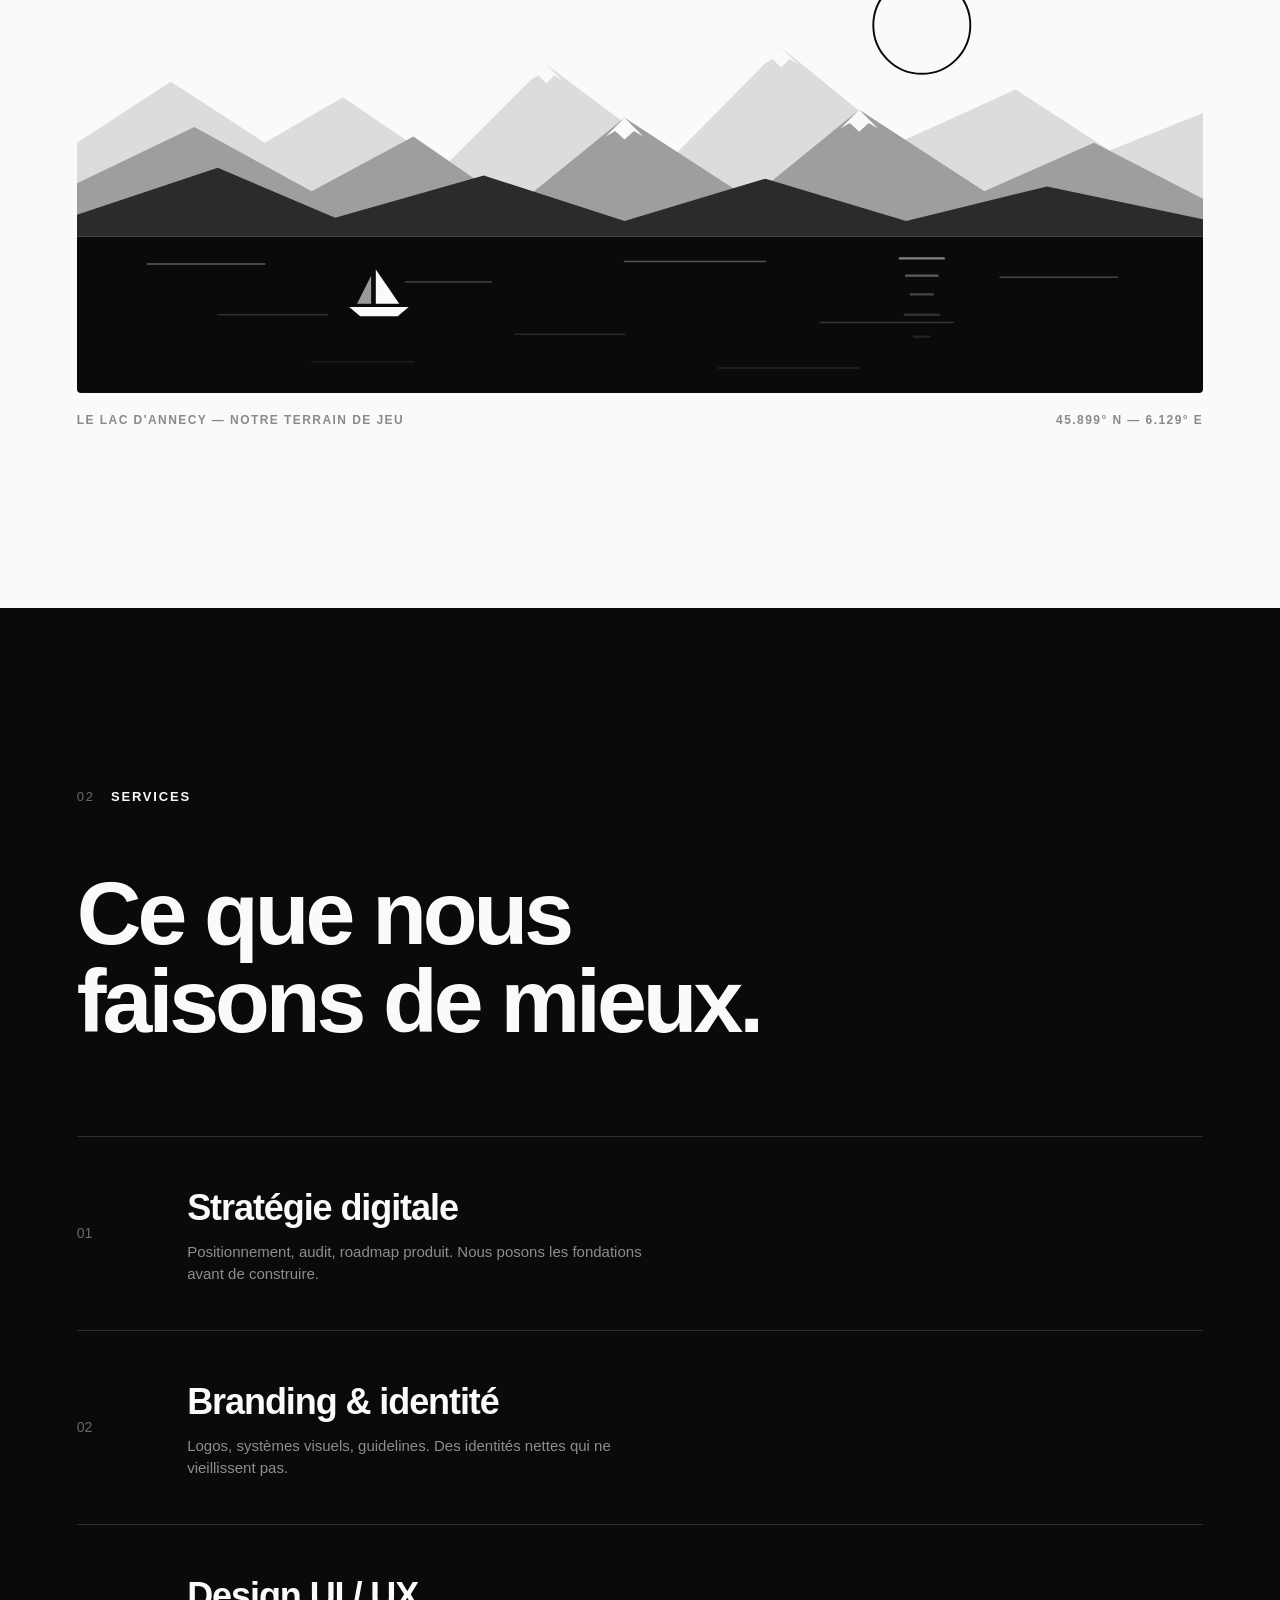
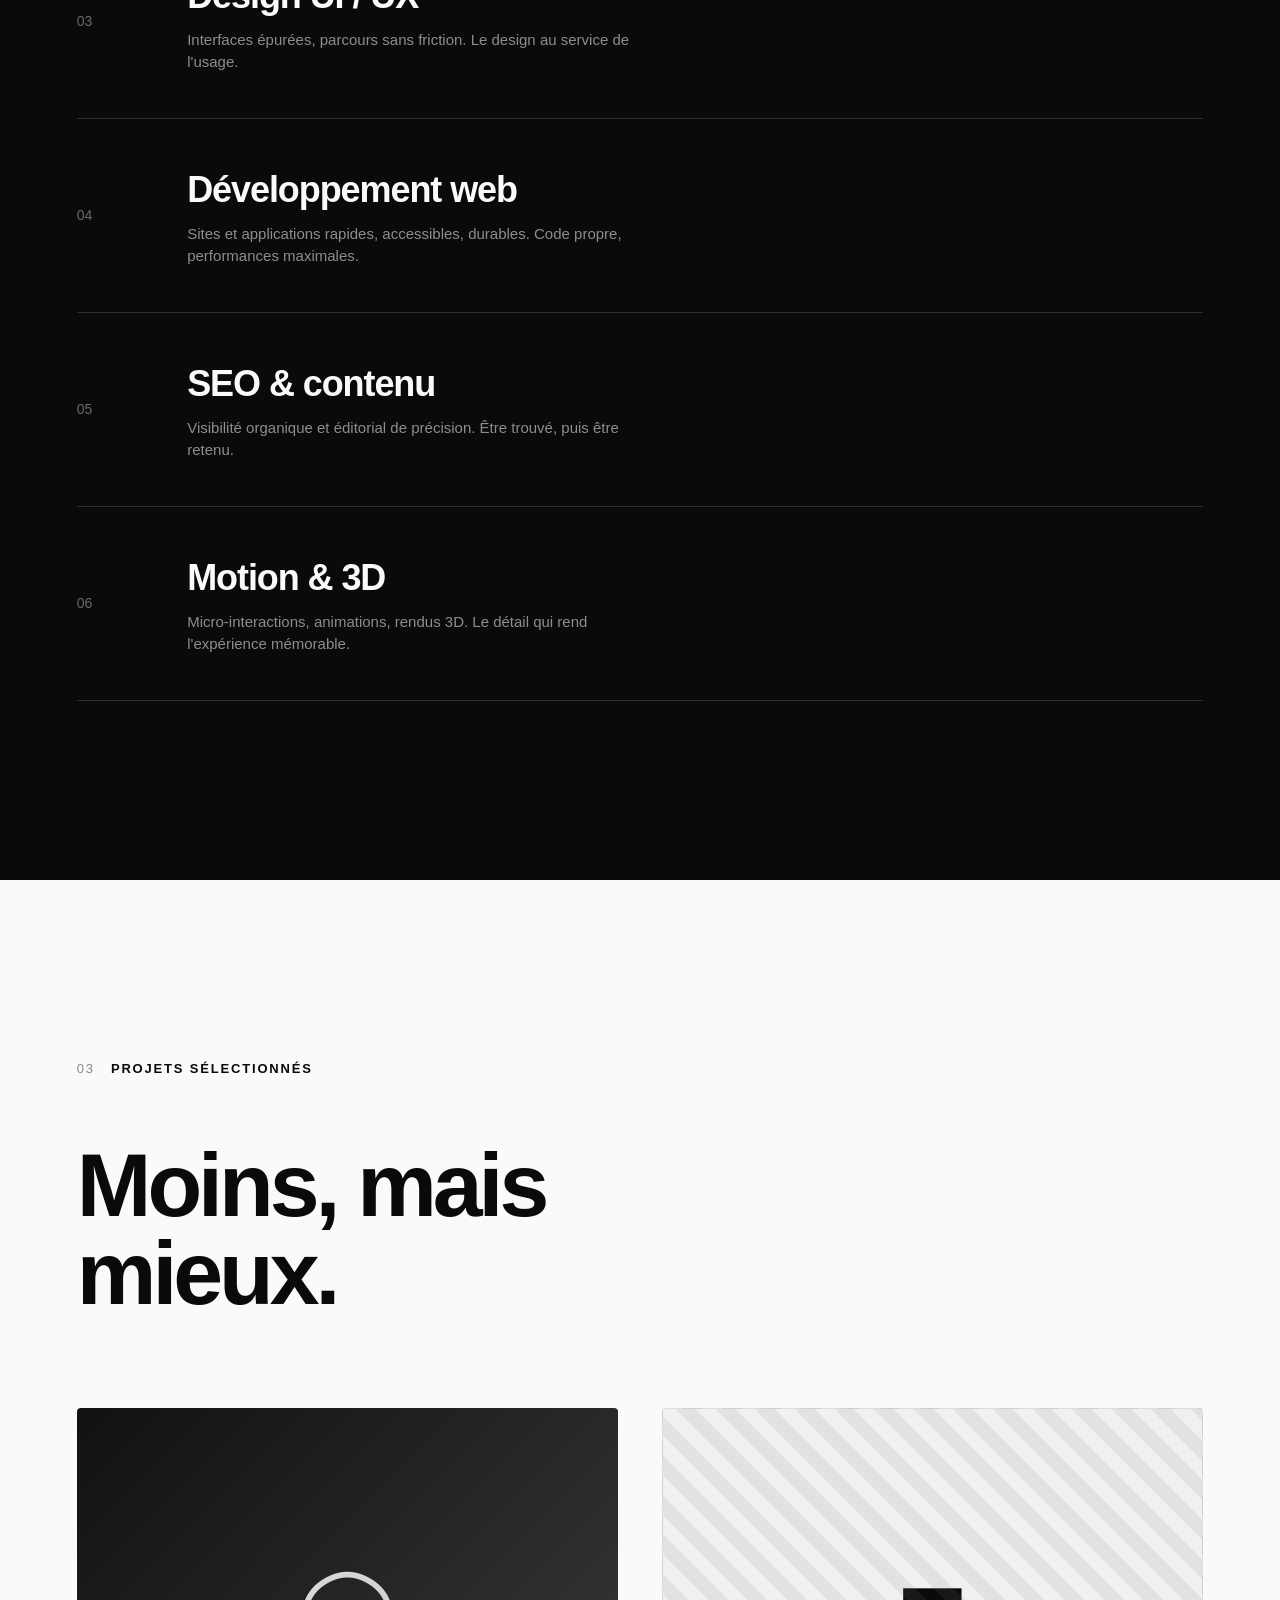
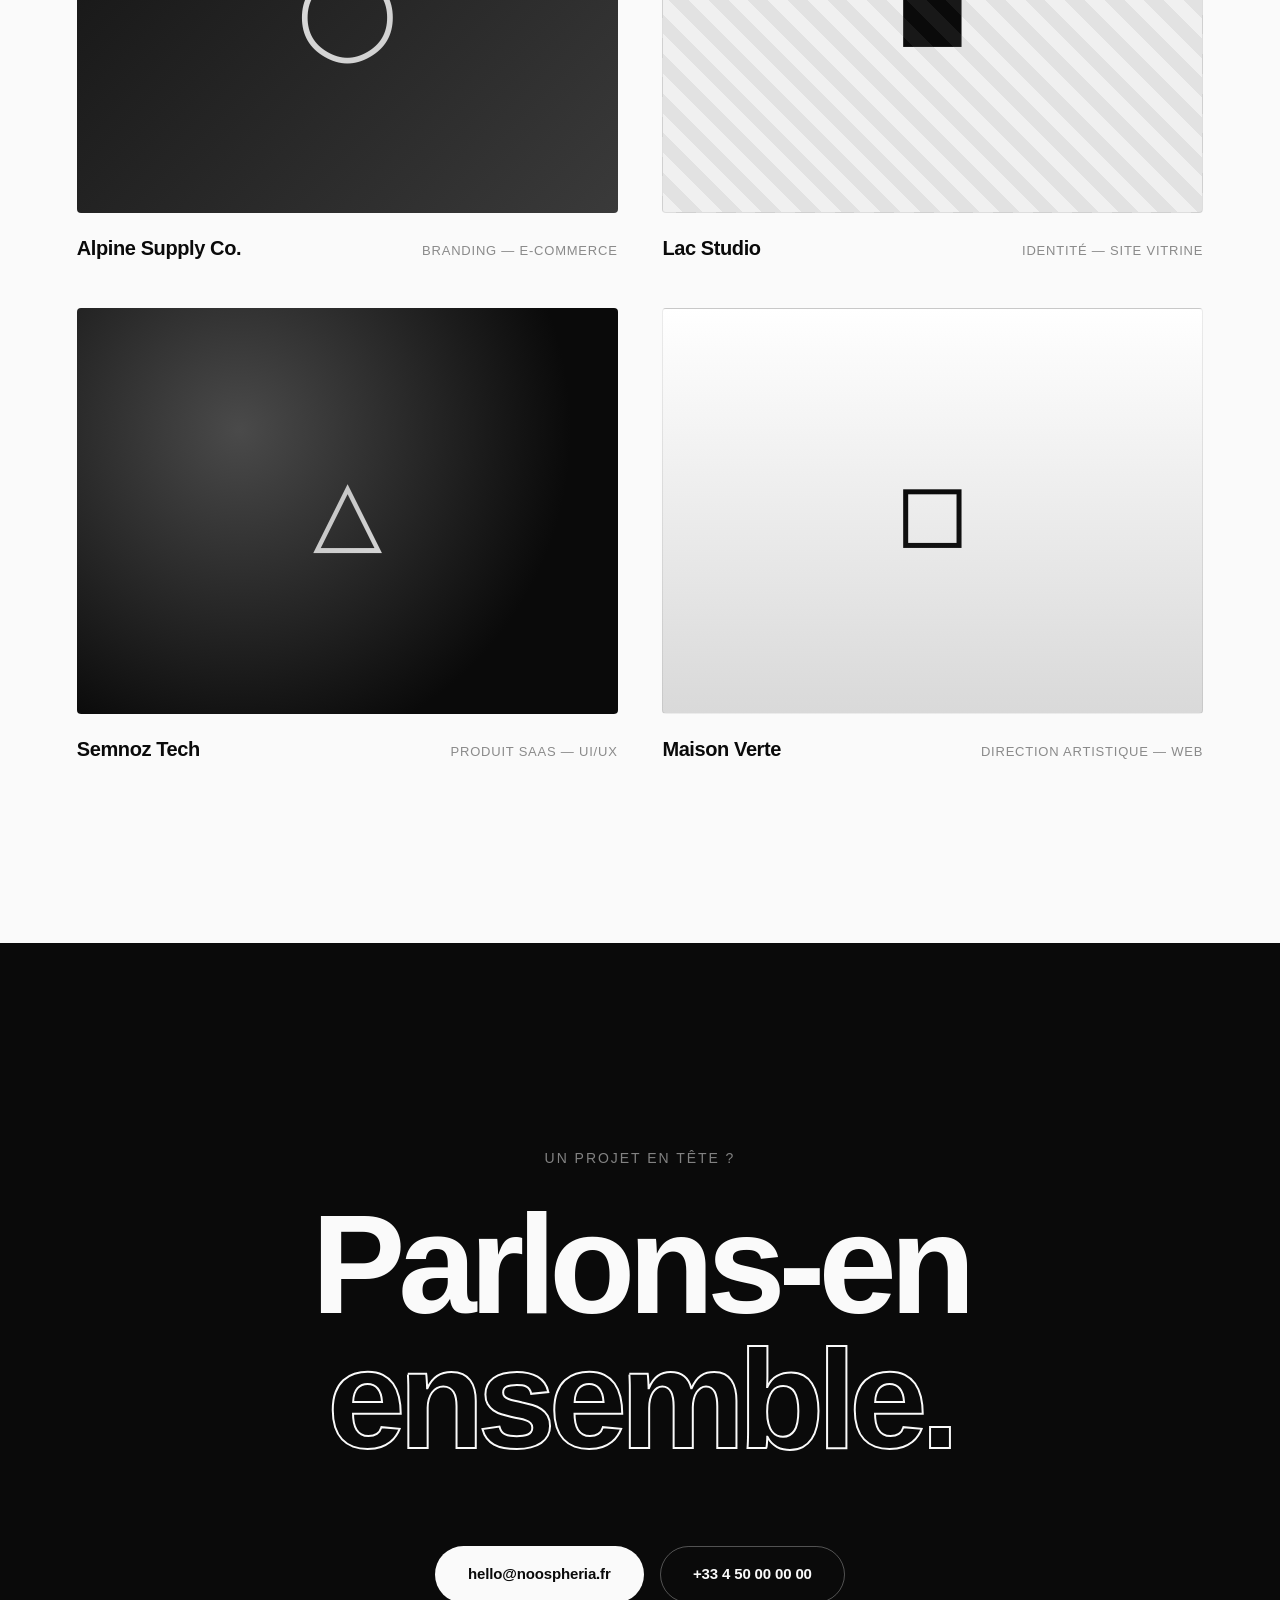
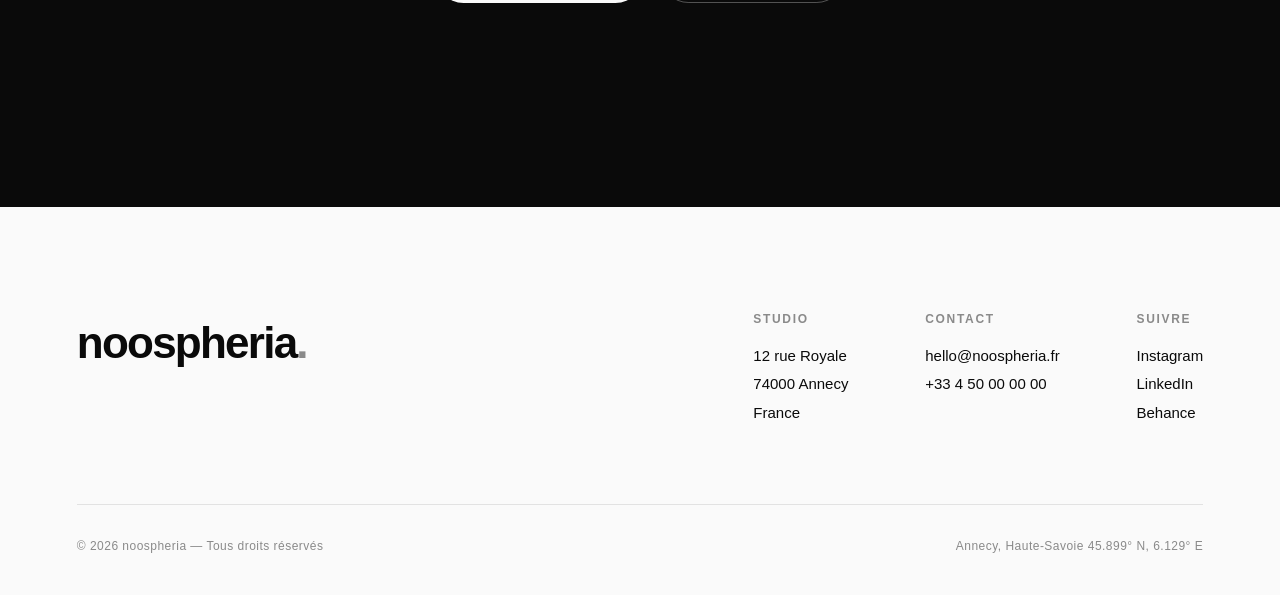
==== commit 8b61d4dc: "Add website-building loop animation and Lake Annecy illustration - Animated browser mockup in the st" ====
--- a/index.html
+++ b/index.html
@@ -89,6 +89,45 @@
         <p class="reveal">noospheria est un studio digital indépendant fondé à Annecy. Nous accompagnons startups, marques et institutions dans la conception de produits et d'identités qui traversent le temps.</p>
         <p class="reveal">Pas de superflu, pas de bruit. Chaque projet est une équation entre esthétique, performance et sens — résolue avec rigueur, livrée avec soin.</p>
       </div>
+
+      <!-- Atelier : site en construction -->
+      <div class="craft reveal">
+        <div class="browser" aria-hidden="true">
+          <div class="browser__bar">
+            <span class="browser__dot"></span>
+            <span class="browser__dot"></span>
+            <span class="browser__dot"></span>
+            <span class="browser__url">noospheria.fr</span>
+            <span class="browser__progress"></span>
+          </div>
+          <div class="browser__viewport">
+            <div class="b-nav">
+              <span class="b-logo"></span>
+              <span class="b-link"></span>
+              <span class="b-link"></span>
+              <span class="b-link"></span>
+              <span class="b-btn"></span>
+            </div>
+            <div class="b-hero">
+              <span class="b-title b-title--1"></span>
+              <span class="b-title b-title--2"></span>
+              <span class="b-sub"></span>
+              <span class="b-cta"></span>
+            </div>
+            <div class="b-media"><span class="b-media__circle"></span></div>
+            <div class="b-cards">
+              <span class="b-card b-card--1"></span>
+              <span class="b-card b-card--2"></span>
+              <span class="b-card b-card--3"></span>
+            </div>
+            <svg class="b-cursor" viewBox="0 0 24 24" fill="none">
+              <path d="M4 2 L20 12 L12 13.5 L8.5 21 Z" fill="#0a0a0a" stroke="#fafafa" stroke-width="1.5"/>
+            </svg>
+          </div>
+        </div>
+        <p class="craft__caption">En ce moment dans l'atelier — un site s'assemble, pixel par pixel.</p>
+      </div>
+
       <div class="stats">
         <div class="stat reveal">
           <span class="stat__value" data-count="48">0</span>
@@ -107,6 +146,60 @@
           <span class="stat__label">Années d'expertise</span>
         </div>
       </div>
+    </section>
+
+    <!-- Lac d'Annecy -->
+    <section class="lake">
+      <figure class="lake__figure reveal">
+        <svg viewBox="0 0 1440 620" role="img" aria-label="Illustration minimaliste du lac d'Annecy : montagnes, lac et voilier" preserveAspectRatio="xMidYMid slice">
+          <!-- Ciel -->
+          <rect x="0" y="0" width="1440" height="620" fill="#fafafa"/>
+          <!-- Soleil en contour -->
+          <circle cx="1080" cy="150" r="62" fill="#fafafa" stroke="#0a0a0a" stroke-width="2.5"/>
+          <!-- Montagnes — arrière-plan -->
+          <path d="M0,420 L0,300 L120,222 L240,300 L340,242 L470,330 L600,200 L760,320 L900,178 L1050,300 L1200,232 L1320,310 L1440,262 L1440,420 Z" fill="#dcdcdc"/>
+          <path d="M580,220 L600,200 L620,220 L610,214 L600,224 L590,214 Z" fill="#fafafa"/>
+          <path d="M878,200 L900,178 L922,200 L911,193 L900,204 L889,193 Z" fill="#fafafa"/>
+          <!-- Montagnes — plan intermédiaire -->
+          <path d="M0,420 L0,352 L150,280 L300,362 L430,292 L560,382 L700,268 L860,372 L1000,258 L1160,362 L1300,300 L1440,372 L1440,420 Z" fill="#9e9e9e"/>
+          <path d="M676,292 L700,268 L724,292 L712,285 L700,296 L688,285 Z" fill="#fafafa"/>
+          <path d="M976,282 L1000,258 L1024,282 L1012,275 L1000,286 L988,275 Z" fill="#fafafa"/>
+          <!-- Montagnes — premier plan -->
+          <path d="M0,420 L0,392 L180,332 L330,396 L520,342 L700,400 L880,346 L1060,400 L1240,356 L1440,398 L1440,420 Z" fill="#2b2b2b"/>
+          <!-- Lac -->
+          <rect x="0" y="420" width="1440" height="200" fill="#0a0a0a"/>
+          <!-- Reflets / vaguelettes -->
+          <g class="lake__ripples" stroke="#fafafa" stroke-width="2" stroke-linecap="round">
+            <line x1="90" y1="455" x2="240" y2="455" opacity="0.35"/>
+            <line x1="420" y1="478" x2="530" y2="478" opacity="0.2"/>
+            <line x1="700" y1="452" x2="880" y2="452" opacity="0.3"/>
+            <line x1="1180" y1="472" x2="1330" y2="472" opacity="0.25"/>
+            <line x1="180" y1="520" x2="320" y2="520" opacity="0.15"/>
+            <line x1="560" y1="545" x2="700" y2="545" opacity="0.12"/>
+            <line x1="950" y1="530" x2="1120" y2="530" opacity="0.18"/>
+            <line x1="300" y1="580" x2="430" y2="580" opacity="0.08"/>
+            <line x1="820" y1="588" x2="1000" y2="588" opacity="0.1"/>
+          </g>
+          <!-- Reflet du soleil -->
+          <g class="lake__reflection" stroke="#fafafa" stroke-width="3" stroke-linecap="round">
+            <line x1="1052" y1="448" x2="1108" y2="448" opacity="0.5"/>
+            <line x1="1060" y1="470" x2="1100" y2="470" opacity="0.35"/>
+            <line x1="1066" y1="494" x2="1094" y2="494" opacity="0.25"/>
+            <line x1="1058" y1="520" x2="1102" y2="520" opacity="0.15"/>
+            <line x1="1070" y1="548" x2="1090" y2="548" opacity="0.1"/>
+          </g>
+          <!-- Voilier -->
+          <g class="lake__boat">
+            <path d="M382,462 L382,506 L412,506 Z" fill="#fafafa"/>
+            <path d="M376,470 L376,506 L358,506 Z" fill="#fafafa" opacity="0.6"/>
+            <path d="M348,510 L424,510 L410,522 L362,522 Z" fill="#fafafa"/>
+          </g>
+        </svg>
+        <figcaption class="lake__caption">
+          <span>Le lac d'Annecy — notre terrain de jeu</span>
+          <span>45.899° N — 6.129° E</span>
+        </figcaption>
+      </figure>
     </section>
 
     <!-- Services -->
--- a/assets/css/style.css
+++ b/assets/css/style.css
@@ -386,6 +386,248 @@
   font-size: 17px;
   color: #4d4d4d;
 }
+/* Atelier — site en construction */
+.craft {
+  margin-top: clamp(64px, 8vw, 120px);
+}
+.browser {
+  max-width: 920px;
+  margin: 0 auto;
+  background: #ffffff;
+  border: 1px solid rgba(10, 10, 10, 0.12);
+  border-radius: 16px;
+  overflow: hidden;
+  box-shadow: 0 32px 80px -40px rgba(10, 10, 10, 0.35);
+}
+.browser__bar {
+  position: relative;
+  display: flex;
+  align-items: center;
+  gap: 8px;
+  padding: 14px 18px;
+  border-bottom: 1px solid rgba(10, 10, 10, 0.08);
+}
+.browser__dot {
+  width: 10px;
+  height: 10px;
+  border-radius: 50%;
+  background: #d8d8d8;
+}
+.browser__url {
+  position: absolute;
+  left: 50%;
+  transform: translateX(-50%);
+  font-size: 12px;
+  font-weight: 500;
+  letter-spacing: 0.05em;
+  color: var(--grey);
+  background: #f2f2f2;
+  border-radius: 999px;
+  padding: 5px 22px;
+}
+.browser__progress {
+  position: absolute;
+  left: 0;
+  bottom: -1px;
+  height: 2px;
+  background: var(--black);
+  animation: bProgress 9s linear infinite;
+}
+@keyframes bProgress {
+  0% { width: 0; opacity: 1; }
+  88% { width: 100%; opacity: 1; }
+  94% { width: 100%; opacity: 0; }
+  100% { width: 100%; opacity: 0; }
+}
+.browser__viewport {
+  position: relative;
+  padding: clamp(20px, 4vw, 40px);
+  display: flex;
+  flex-direction: column;
+  gap: clamp(16px, 2.6vw, 26px);
+}
+
+/* Squelette : nav */
+.b-nav {
+  display: flex;
+  align-items: center;
+  gap: 14px;
+  animation: bStageNav 9s ease infinite;
+}
+.b-logo {
+  width: 14px;
+  height: 14px;
+  border-radius: 50%;
+  background: var(--black);
+}
+.b-link {
+  width: 44px;
+  height: 7px;
+  border-radius: 4px;
+  background: #e2e2e2;
+}
+.b-link:nth-of-type(2) { margin-left: auto; }
+.b-btn {
+  width: 72px;
+  height: 22px;
+  border-radius: 999px;
+  background: var(--black);
+}
+@keyframes bStageNav {
+  0%, 3% { opacity: 0; transform: translateY(8px); }
+  7%, 93% { opacity: 1; transform: translateY(0); }
+  97%, 100% { opacity: 0; transform: translateY(0); }
+}
+
+/* Squelette : hero */
+.b-hero {
+  display: flex;
+  flex-direction: column;
+  gap: 12px;
+}
+.b-title {
+  display: block;
+  height: clamp(16px, 2.6vw, 28px);
+  border-radius: 5px;
+  background: var(--black);
+  transform-origin: left center;
+}
+.b-title--1 {
+  width: 58%;
+  animation: bStageT1 9s steps(14, end) infinite;
+}
+.b-title--2 {
+  width: 38%;
+  animation: bStageT2 9s steps(10, end) infinite;
+}
+@keyframes bStageT1 {
+  0%, 9% { transform: scaleX(0); opacity: 1; }
+  18%, 93% { transform: scaleX(1); opacity: 1; }
+  97%, 100% { transform: scaleX(1); opacity: 0; }
+}
+@keyframes bStageT2 {
+  0%, 16% { transform: scaleX(0); opacity: 1; }
+  24%, 93% { transform: scaleX(1); opacity: 1; }
+  97%, 100% { transform: scaleX(1); opacity: 0; }
+}
+.b-sub {
+  width: 30%;
+  height: 7px;
+  border-radius: 4px;
+  background: #dcdcdc;
+  animation: bStageSub 9s ease infinite;
+}
+@keyframes bStageSub {
+  0%, 25% { opacity: 0; transform: translateY(6px); }
+  29%, 93% { opacity: 1; transform: translateY(0); }
+  97%, 100% { opacity: 0; transform: translateY(0); }
+}
+.b-cta {
+  width: 104px;
+  height: 28px;
+  border-radius: 999px;
+  background: var(--black);
+  margin-top: 4px;
+  animation: bStageCta 9s var(--ease) infinite;
+}
+@keyframes bStageCta {
+  0%, 30% { opacity: 0; transform: scale(0.6); }
+  35%, 93% { opacity: 1; transform: scale(1); }
+  97%, 100% { opacity: 0; transform: scale(1); }
+}
+
+/* Squelette : media */
+.b-media {
+  aspect-ratio: 16 / 5;
+  border-radius: 10px;
+  background: repeating-linear-gradient(45deg, #f1f1f1 0 12px, #e7e7e7 12px 24px);
+  display: flex;
+  align-items: center;
+  justify-content: center;
+  animation: bStageMedia 9s var(--ease) infinite;
+}
+.b-media__circle {
+  width: clamp(32px, 5vw, 52px);
+  height: clamp(32px, 5vw, 52px);
+  border: 2.5px solid var(--black);
+  border-radius: 50%;
+}
+@keyframes bStageMedia {
+  0%, 40% { opacity: 0; clip-path: inset(0 0 100% 0); }
+  50%, 93% { opacity: 1; clip-path: inset(0 0 0 0); }
+  97%, 100% { opacity: 0; clip-path: inset(0 0 0 0); }
+}
+
+/* Squelette : cards */
+.b-cards {
+  display: grid;
+  grid-template-columns: repeat(3, 1fr);
+  gap: 14px;
+}
+.b-card {
+  height: clamp(40px, 6vw, 60px);
+  border-radius: 8px;
+  background: #efefef;
+  position: relative;
+}
+.b-card::before {
+  content: "";
+  position: absolute;
+  left: 12px;
+  top: 12px;
+  width: 10px;
+  height: 10px;
+  background: var(--black);
+}
+.b-card--1 { animation: bStageC1 9s var(--ease) infinite; }
+.b-card--2 { animation: bStageC2 9s var(--ease) infinite; }
+.b-card--3 { animation: bStageC3 9s var(--ease) infinite; }
+@keyframes bStageC1 {
+  0%, 56% { opacity: 0; transform: translateY(12px); }
+  61%, 93% { opacity: 1; transform: translateY(0); }
+  97%, 100% { opacity: 0; transform: translateY(0); }
+}
+@keyframes bStageC2 {
+  0%, 61% { opacity: 0; transform: translateY(12px); }
+  66%, 93% { opacity: 1; transform: translateY(0); }
+  97%, 100% { opacity: 0; transform: translateY(0); }
+}
+@keyframes bStageC3 {
+  0%, 66% { opacity: 0; transform: translateY(12px); }
+  71%, 93% { opacity: 1; transform: translateY(0); }
+  97%, 100% { opacity: 0; transform: translateY(0); }
+}
+
+/* Curseur qui construit */
+.b-cursor {
+  position: absolute;
+  width: 20px;
+  height: 20px;
+  z-index: 2;
+  animation: bCursor 9s ease-in-out infinite;
+}
+@keyframes bCursor {
+  0% { left: 4%; top: 6%; opacity: 1; }
+  8% { left: 12%; top: 22%; }
+  16% { left: 52%; top: 26%; }
+  24% { left: 24%; top: 42%; }
+  33% { left: 10%; top: 52%; }
+  44% { left: 48%; top: 62%; }
+  54% { left: 14%; top: 86%; }
+  62% { left: 46%; top: 88%; }
+  70% { left: 80%; top: 88%; }
+  82% { left: 90%; top: 50%; }
+  93% { left: 90%; top: 50%; opacity: 1; }
+  97%, 100% { left: 90%; top: 50%; opacity: 0; }
+}
+.craft__caption {
+  text-align: center;
+  margin-top: 24px;
+  font-size: 13px;
+  letter-spacing: 0.08em;
+  color: var(--grey);
+}
+
 .stats {
   display: grid;
   grid-template-columns: repeat(auto-fit, minmax(180px, 1fr));
@@ -411,6 +653,55 @@
 .stat__label {
   font-size: 13px;
   letter-spacing: 0.1em;
+  text-transform: uppercase;
+  color: var(--grey);
+}
+
+/* ------------------------------------------------------------
+   Lac d'Annecy
+   ------------------------------------------------------------ */
+.lake {
+  padding: 0 var(--pad) clamp(96px, 14vw, 180px);
+  max-width: 1440px;
+  margin: 0 auto;
+}
+.lake__figure { margin: 0; }
+.lake svg {
+  display: block;
+  width: 100%;
+  height: auto;
+  border-radius: 4px;
+}
+.lake__ripples {
+  animation: lakeDrift 9s ease-in-out infinite alternate;
+}
+.lake__reflection {
+  animation: lakeShimmer 3.5s ease-in-out infinite alternate;
+}
+.lake__boat {
+  animation: lakeBob 5s ease-in-out infinite alternate;
+}
+@keyframes lakeDrift {
+  from { transform: translateX(-14px); }
+  to { transform: translateX(14px); }
+}
+@keyframes lakeShimmer {
+  from { opacity: 0.55; }
+  to { opacity: 1; }
+}
+@keyframes lakeBob {
+  from { transform: translate(0, 0) rotate(0.2deg); }
+  to { transform: translate(10px, 3px) rotate(-0.3deg); }
+}
+.lake__caption {
+  display: flex;
+  justify-content: space-between;
+  gap: 16px;
+  flex-wrap: wrap;
+  margin-top: 18px;
+  font-size: 12px;
+  font-weight: 600;
+  letter-spacing: 0.12em;
   text-transform: uppercase;
   color: var(--grey);
 }
